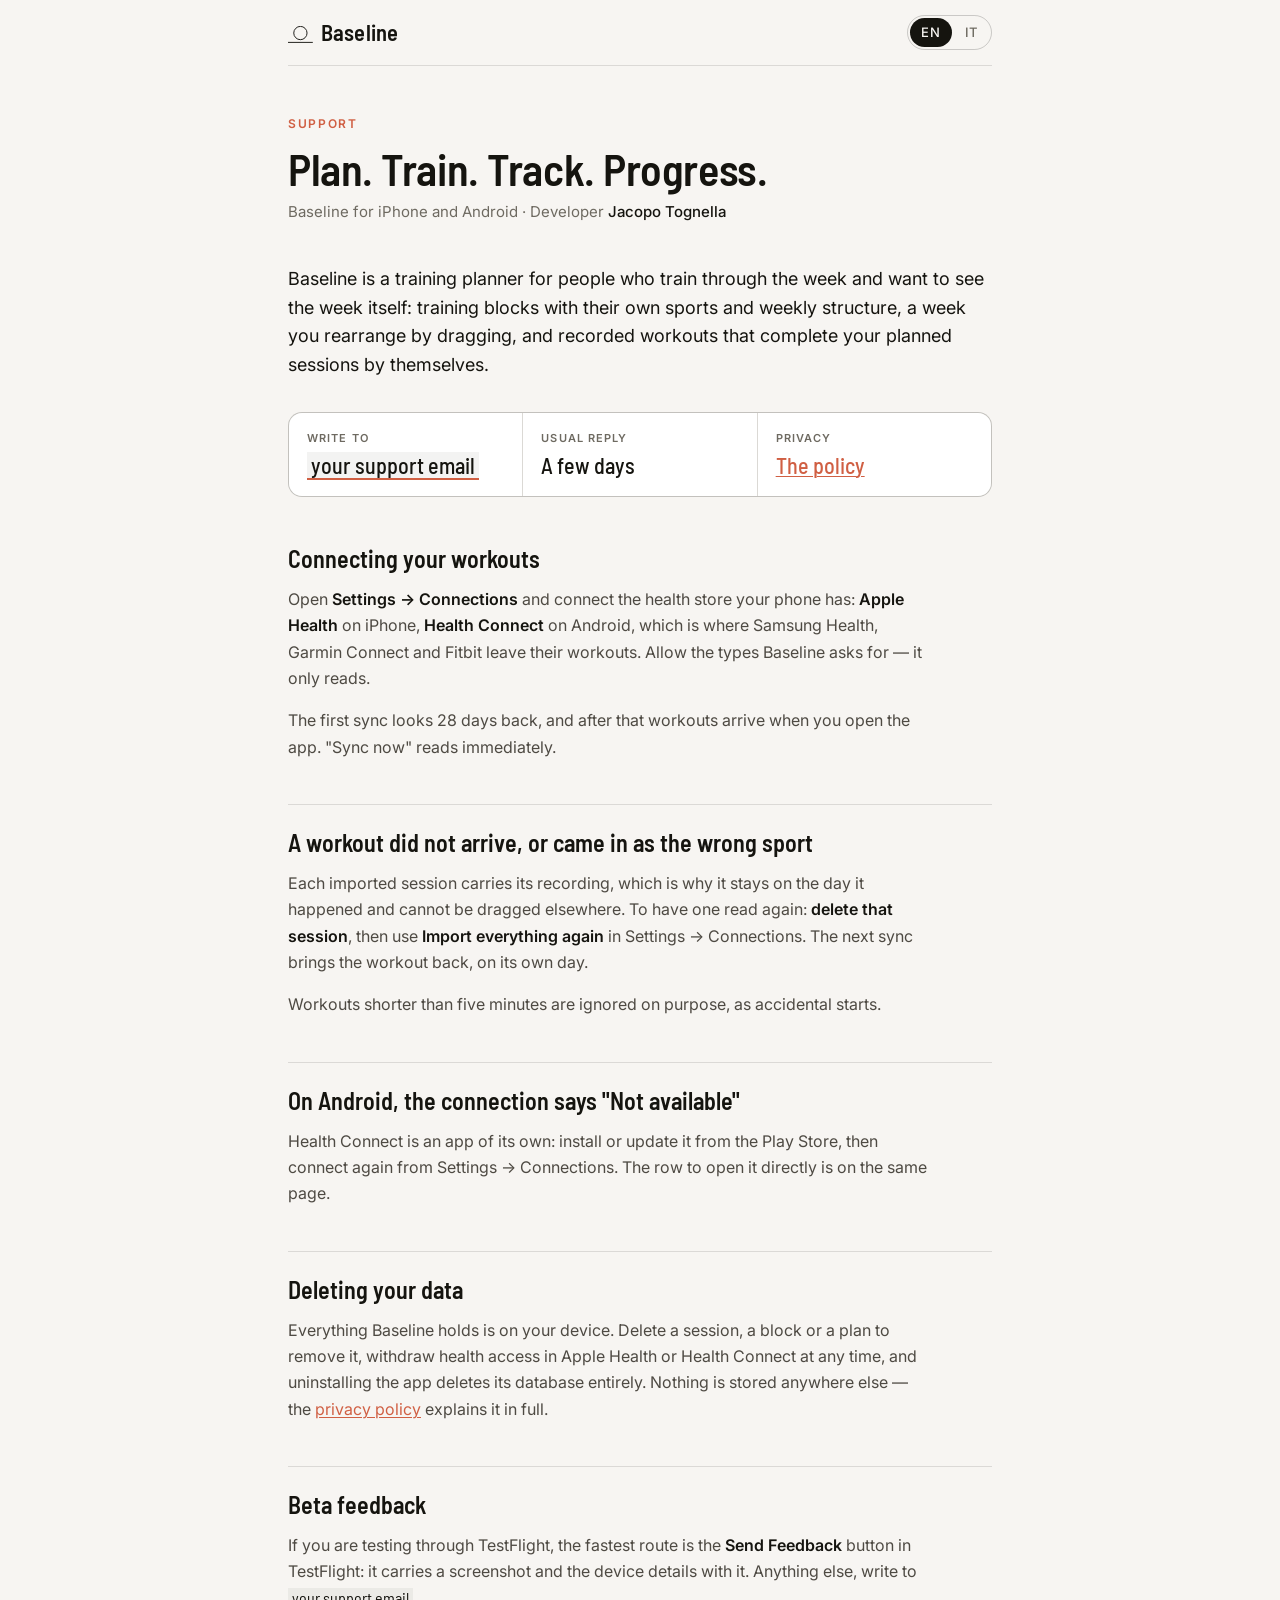
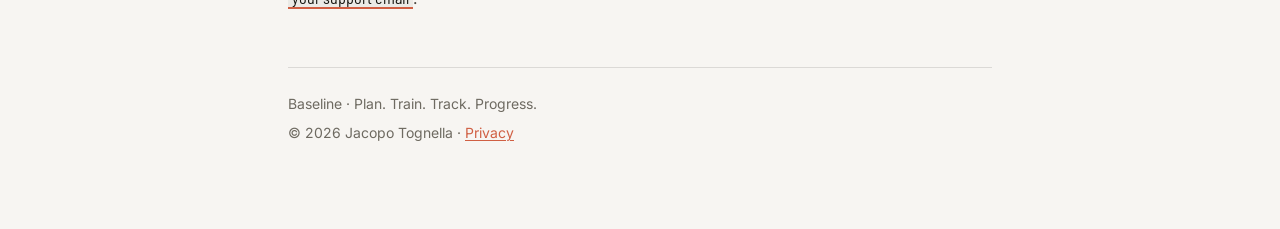
==== docs/index.html @ ac7979a1 "Serve the site from docs/: support page, privacy policy, no Jekyll Pages is configured for main /doc" ====
<!doctype html>
<html lang="en">
<head>
<meta charset="utf-8">
<meta name="viewport" content="width=device-width, initial-scale=1">
<title>Baseline — Support</title>
<meta name="description" content="Support for Baseline, the training planner: how to connect Apple Health or Health Connect, and how to reach us.">
<link rel="stylesheet" href="https://fonts.googleapis.com/css2?family=Barlow+Semi+Condensed:wght@500;600&family=Inter:wght@400;500;600&display=swap">
<link rel="stylesheet" href="style.css">
</head>
<body>
<div class="shell">
  <header class="top">
    <span class="lockup">
      <!-- The app's mark: a thin circle resting on a baseline that runs past it. -->
      <svg viewBox="190 289 620 424" aria-hidden="true">
        <circle cx="500" cy="467" r="166" fill="none" stroke="currentColor" stroke-width="23.4" style="color: var(--ink)"></circle>
        <path d="M202 701H798" stroke="currentColor" stroke-width="23.4" stroke-linecap="square" style="color: var(--ink)"></path>
      </svg>
      <b>Baseline</b>
    </span>
    <div class="langs" role="group" aria-label="Language / Lingua">
      <button type="button" id="btn-en" aria-pressed="true">EN</button>
      <button type="button" id="btn-it" aria-pressed="false">IT</button>
    </div>
  </header>

  <!-- ENGLISH -->
  <main data-lang="en" class="on" lang="en">
    <p class="eyebrow">Support</p>
    <h1>Plan. Train. Track. Progress.</h1>
    <p class="dateline">Baseline for iPhone and Android · Developer <b>Jacopo Tognella</b></p>

    <p class="lead">Baseline is a training planner for people who train through the week and want to see the week itself: training blocks with their own sports and weekly structure, a week you rearrange by dragging, and recorded workouts that complete your planned sessions by themselves.</p>

    <dl class="facts">
      <div class="fact"><dt>Write to</dt><dd><span class="todo">your support email</span></dd></div>
      <div class="fact"><dt>Usual reply</dt><dd>A few days</dd></div>
      <div class="fact"><dt>Privacy</dt><dd><a href="privacy-policy.html">The policy</a></dd></div>
    </dl>

    <h2>Connecting your workouts</h2>
    <p>Open <strong>Settings → Connections</strong> and connect the health store your phone has: <strong>Apple Health</strong> on iPhone, <strong>Health Connect</strong> on Android, which is where Samsung Health, Garmin Connect and Fitbit leave their workouts. Allow the types Baseline asks for — it only reads.</p>
    <p>The first sync looks 28 days back, and after that workouts arrive when you open the app. "Sync now" reads immediately.</p>

    <h2>A workout did not arrive, or came in as the wrong sport</h2>
    <p>Each imported session carries its recording, which is why it stays on the day it happened and cannot be dragged elsewhere. To have one read again: <strong>delete that session</strong>, then use <strong>Import everything again</strong> in Settings → Connections. The next sync brings the workout back, on its own day.</p>
    <p>Workouts shorter than five minutes are ignored on purpose, as accidental starts.</p>

    <h2>On Android, the connection says "Not available"</h2>
    <p>Health Connect is an app of its own: install or update it from the Play Store, then connect again from Settings → Connections. The row to open it directly is on the same page.</p>

    <h2>Deleting your data</h2>
    <p>Everything Baseline holds is on your device. Delete a session, a block or a plan to remove it, withdraw health access in Apple Health or Health Connect at any time, and uninstalling the app deletes its database entirely. Nothing is stored anywhere else — the <a href="privacy-policy.html">privacy policy</a> explains it in full.</p>

    <h2>Beta feedback</h2>
    <p>If you are testing through TestFlight, the fastest route is the <strong>Send Feedback</strong> button in TestFlight: it carries a screenshot and the device details with it. Anything else, write to <span class="todo">your support email</span>.</p>
  </main>

  <!-- ITALIANO -->
  <main data-lang="it" lang="it">
    <p class="eyebrow">Assistenza</p>
    <h1>Pianifica. Allenati. Registra. Progredisci.</h1>
    <p class="dateline">Baseline per iPhone e Android · Sviluppatore <b>Jacopo Tognella</b></p>

    <p class="lead">Baseline è un pianificatore di allenamenti per chi si allena durante la settimana e vuole vedere la settimana stessa: blocchi con sport e struttura settimanale propri, una settimana che riorganizzi trascinando, e allenamenti registrati che completano da soli le sessioni pianificate.</p>

    <dl class="facts">
      <div class="fact"><dt>Scrivi a</dt><dd><span class="todo">la tua email di supporto</span></dd></div>
      <div class="fact"><dt>Risposta tipica</dt><dd>Qualche giorno</dd></div>
      <div class="fact"><dt>Privacy</dt><dd><a href="privacy-policy.html">L'informativa</a></dd></div>
    </dl>

    <h2>Collegare gli allenamenti</h2>
    <p>Apri <strong>Impostazioni → Connessioni</strong> e collega l'archivio salute del tuo telefono: <strong>Apple Health</strong> su iPhone, <strong>Health Connect</strong> su Android, dove lasciano i propri allenamenti anche Samsung Health, Garmin Connect e Fitbit. Concedi i tipi che Baseline chiede: li legge soltanto.</p>
    <p>La prima sincronizzazione guarda 28 giorni indietro, poi gli allenamenti arrivano quando apri l'app. "Sincronizza ora" legge subito.</p>

    <h2>Un allenamento non è arrivato, o è arrivato con lo sport sbagliato</h2>
    <p>Ogni sessione importata porta con sé la registrazione: per questo resta nel giorno in cui è avvenuta e non si può trascinare altrove. Per farla rileggere: <strong>cancella quella sessione</strong>, poi usa <strong>Reimporta tutto</strong> in Impostazioni → Connessioni. La sincronizzazione successiva riporta l'allenamento, nel suo giorno.</p>
    <p>Gli allenamenti sotto i cinque minuti vengono ignorati di proposito, come avvii accidentali.</p>

    <h2>Su Android la connessione dice "Non disponibile"</h2>
    <p>Health Connect è un'app a sé: installala o aggiornala dal Play Store, poi collega di nuovo da Impostazioni → Connessioni. La riga per aprirla direttamente è nella stessa pagina.</p>

    <h2>Cancellare i tuoi dati</h2>
    <p>Tutto quello che Baseline conserva è sul tuo dispositivo. Cancella una sessione, un blocco o un piano per rimuoverlo, revoca l'accesso ai dati salute da Apple Health o Health Connect quando vuoi, e disinstallare l'app elimina del tutto il suo database. Non c'è nulla salvato altrove: l'<a href="privacy-policy.html">informativa sulla privacy</a> lo spiega per esteso.</p>

    <h2>Segnalazioni dalla beta</h2>
    <p>Se stai provando l'app tramite TestFlight, la via più rapida è il pulsante <strong>Invia feedback</strong> di TestFlight: porta con sé uno screenshot e i dettagli del dispositivo. Per tutto il resto, scrivi a <span class="todo">la tua email di supporto</span>.</p>
  </main>

  <footer>
    <p>Baseline · <span data-lang="en" class="on" style="display:inline">Plan. Train. Track. Progress.</span><span data-lang="it" style="display:none">Pianifica. Allenati. Registra. Progredisci.</span></p>
    <p>© 2026 Jacopo Tognella · <a href="privacy-policy.html">Privacy</a></p>
  </footer>
</div>
<script src="lang.js"></script>
</body>
</html>
---- docs/style.css ----
/* Document reset: the same ground the app's own screens start from. */
* { box-sizing: border-box; }
html { color-scheme: light dark; }
body { margin: 0; }
img { max-width: 100%; }
[hidden] { display: none !important; }

/* Tokens are Baseline's own Light and Dark palettes (theme/themes.ts). */
  :root {
    --bg: #F7F5F2;
    --card: #FFFFFF;
    --ink: #15140F;
    --body: #4E4A43;
    --muted: #6E6A61;
    --faint: #A09A8F;
    --accent: #D05F43;
    --accent-wash: #FAEEE9;
    --hairline: rgba(21, 20, 15, 0.12);
    --hairline-strong: rgba(21, 20, 15, 0.2);
    --chip: rgba(21, 20, 15, 0.05);

    --display: 'Barlow Semi Condensed', 'Arial Narrow', system-ui, sans-serif;
    --sans: 'Inter', system-ui, -apple-system, 'Segoe UI', sans-serif;

    --measure: 64ch;
    --step-0: 1rem;
    --step-1: 1.125rem;
    --step-2: 1.5rem;
    --step-3: 2rem;
    --step-4: 2.75rem;
  }

  @media (prefers-color-scheme: dark) {
    :root:not([data-theme="light"]) {
      --bg: #121110;
      --card: #1D1C1A;
      --ink: #F2EFEA;
      --body: #D3CEC5;
      --muted: #ADA89E;
      --faint: #6E6A62;
      --accent: #E57A5E;
      --accent-wash: #3A2620;
      --hairline: rgba(242, 239, 234, 0.14);
      --hairline-strong: rgba(242, 239, 234, 0.24);
      --chip: rgba(242, 239, 234, 0.07);
    }
  }

  :root[data-theme="dark"] {
    --bg: #121110;
    --card: #1D1C1A;
    --ink: #F2EFEA;
    --body: #D3CEC5;
    --muted: #ADA89E;
    --faint: #6E6A62;
    --accent: #E57A5E;
    --accent-wash: #3A2620;
    --hairline: rgba(242, 239, 234, 0.14);
    --hairline-strong: rgba(242, 239, 234, 0.24);
    --chip: rgba(242, 239, 234, 0.07);
  }

  * { box-sizing: border-box; }

  body {
    background: var(--bg);
    color: var(--body);
    font-family: var(--sans);
    font-size: var(--step-0);
    line-height: 1.65;
    -webkit-font-smoothing: antialiased;
  }

  .shell {
    max-width: 47rem;
    margin: 0 auto;
    padding: 0 1.5rem 5rem;
  }

  /* --- masthead --- */
  header.top {
    position: sticky;
    top: 0;
    z-index: 5;
    display: flex;
    align-items: center;
    gap: 1rem;
    padding: 0.875rem 0;
    background: color-mix(in srgb, var(--bg) 92%, transparent);
    backdrop-filter: blur(8px);
    border-bottom: 1px solid var(--hairline);
  }

  .lockup { display: flex; align-items: baseline; gap: 0.5rem; flex: 1 1 auto; min-width: 0; }
  .lockup svg { display: block; width: 1.55rem; height: auto; flex: none; transform: translateY(0.12rem); }
  .lockup b {
    font-family: var(--display);
    font-weight: 600;
    font-size: 1.4rem;
    letter-spacing: 0.01em;
    color: var(--ink);
  }

  /* Language switch, shaped like the app's segmented control. */
  .langs { display: flex; gap: 2px; padding: 2px; border: 1px solid var(--hairline-strong); border-radius: 999px; flex: none; }
  .langs button {
    font: inherit;
    font-size: 0.8125rem;
    font-weight: 500;
    letter-spacing: 0.04em;
    color: var(--muted);
    background: none;
    border: 0;
    border-radius: 999px;
    padding: 0.25rem 0.7rem;
    cursor: pointer;
  }
  .langs button[aria-pressed="true"] { background: var(--ink); color: var(--bg); }
  .langs button:focus-visible, .langs button:hover { color: var(--ink); }
  .langs button[aria-pressed="true"]:hover { color: var(--bg); }
  :focus-visible { outline: 2px solid var(--accent); outline-offset: 2px; }

  /* --- opening --- */
  .eyebrow {
    font-size: 0.75rem;
    font-weight: 600;
    letter-spacing: 0.14em;
    text-transform: uppercase;
    color: var(--accent);
    margin: 3rem 0 0.75rem;
  }

  h1 {
    font-family: var(--display);
    font-weight: 600;
    font-size: var(--step-4);
    line-height: 1.05;
    letter-spacing: -0.01em;
    color: var(--ink);
    text-wrap: balance;
    margin: 0 0 0.5rem;
  }

  .dateline { color: var(--muted); font-size: 0.9375rem; margin: 0 0 2.5rem; }
  .dateline b { color: var(--ink); font-weight: 500; }

  .lead {
    font-size: var(--step-1);
    line-height: 1.6;
    color: var(--ink);
    max-width: var(--measure);
    margin: 0 0 2rem;
  }

  /* The four facts that make the rest of the document short. */
  .facts {
    display: grid;
    grid-template-columns: repeat(auto-fit, minmax(11rem, 1fr));
    gap: 1px;
    background: var(--hairline);
    border: 1px solid var(--hairline);
    border-radius: 14px;
    overflow: hidden;
    margin: 0 0 3rem;
  }
  .fact { background: var(--card); padding: 1rem 1.125rem 1.125rem; }
  .fact dt {
    font-size: 0.6875rem;
    font-weight: 600;
    letter-spacing: 0.1em;
    text-transform: uppercase;
    color: var(--muted);
    margin-bottom: 0.35rem;
  }
  .fact dd {
    margin: 0;
    font-family: var(--display);
    font-size: 1.375rem;
    font-weight: 500;
    line-height: 1.15;
    color: var(--ink);
  }

  h2 {
    font-family: var(--display);
    font-weight: 600;
    font-size: var(--step-2);
    line-height: 1.2;
    color: var(--ink);
    text-wrap: balance;
    margin: 2.75rem 0 0.75rem;
    padding-top: 1.5rem;
    border-top: 1px solid var(--hairline);
  }
  h2:first-of-type { border-top: 0; padding-top: 0; }

  h3 {
    font-family: var(--sans);
    font-size: 0.9375rem;
    font-weight: 600;
    letter-spacing: 0.01em;
    color: var(--ink);
    margin: 1.75rem 0 0.4rem;
  }

  p, ul { max-width: var(--measure); }
  p { margin: 0 0 1rem; }
  ul { margin: 0 0 1rem; padding-left: 1.1rem; }
  li { margin-bottom: 0.4rem; }
  li::marker { color: var(--faint); }
  strong { color: var(--ink); font-weight: 600; }
  a { color: var(--accent); text-decoration-thickness: 1px; text-underline-offset: 2px; }

  /* What the app reads from the health store, and what for. */
  .reads { width: 100%; border-collapse: collapse; margin: 0.5rem 0 1.5rem; font-size: 0.9375rem; }
  .reads caption {
    text-align: left;
    font-size: 0.6875rem;
    font-weight: 600;
    letter-spacing: 0.1em;
    text-transform: uppercase;
    color: var(--muted);
    padding-bottom: 0.6rem;
  }
  .reads th, .reads td { text-align: left; padding: 0.6rem 0.75rem 0.6rem 0; border-bottom: 1px solid var(--hairline); vertical-align: top; }
  .reads th { font-weight: 500; color: var(--ink); white-space: nowrap; }
  .reads td { color: var(--body); }
  .scroller { overflow-x: auto; }

  .never {
    background: var(--accent-wash);
    border-radius: 14px;
    padding: 1.25rem 1.375rem;
    margin: 1.5rem 0 1rem;
  }
  .never p:last-child { margin-bottom: 0; }
  .never strong { color: var(--ink); }

  .note {
    border: 1px dashed var(--hairline-strong);
    border-radius: 12px;
    padding: 0.875rem 1rem;
    font-size: 0.875rem;
    color: var(--muted);
    margin: 2rem 0 0;
  }
  .todo {
    font-family: var(--display);
    font-size: 1em;
    background: var(--chip);
    border-bottom: 2px solid var(--accent);
    padding: 0 0.25rem;
    color: var(--ink);
    white-space: nowrap;
  }

  footer {
    margin-top: 3.5rem;
    padding-top: 1.5rem;
    border-top: 1px solid var(--hairline);
    font-size: 0.875rem;
    color: var(--muted);
  }
  footer p { margin-bottom: 0.35rem; }

  [data-lang] { display: none; }
  [data-lang].on { display: block; }

  @media (max-width: 34rem) {
    :root { --step-4: 2.125rem; --step-2: 1.3125rem; }
    .shell { padding: 0 1.125rem 4rem; }
  }
  @media (prefers-reduced-motion: reduce) {
    * { animation: none !important; transition: none !important; }
  }
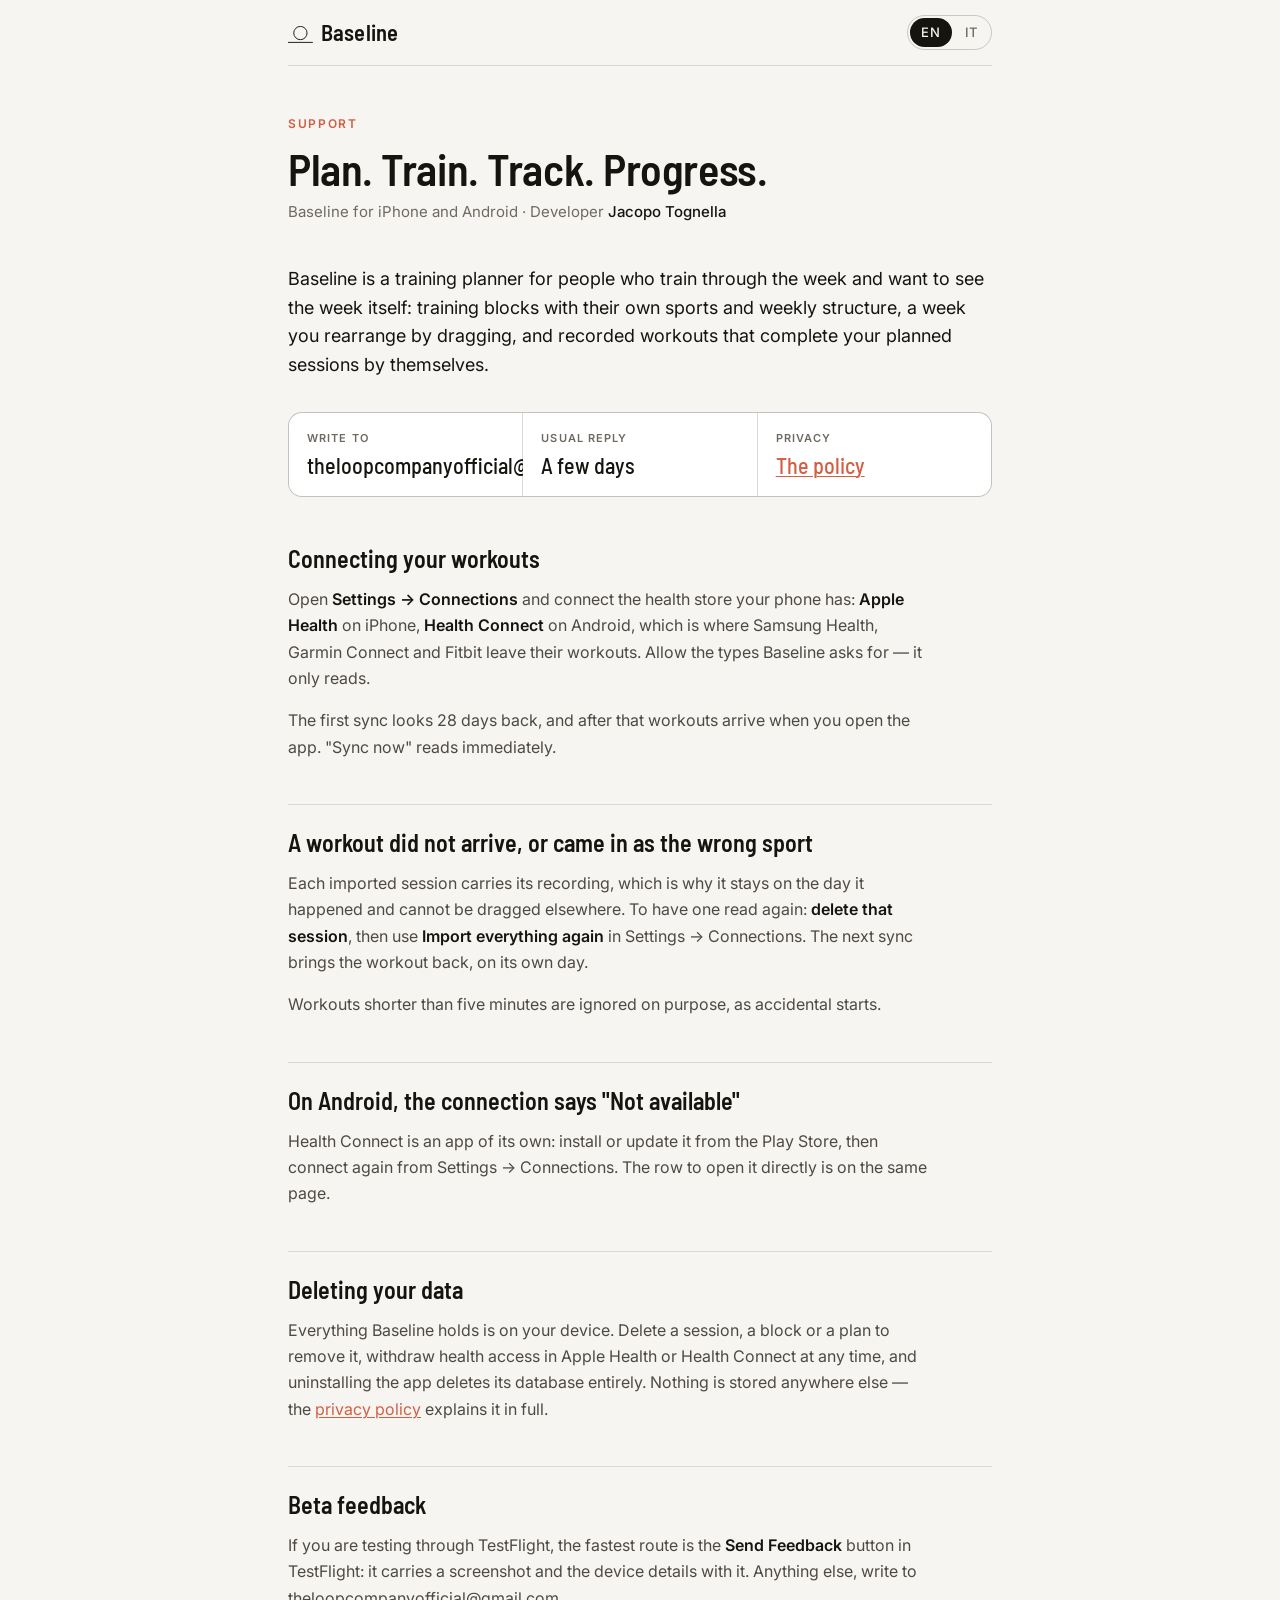
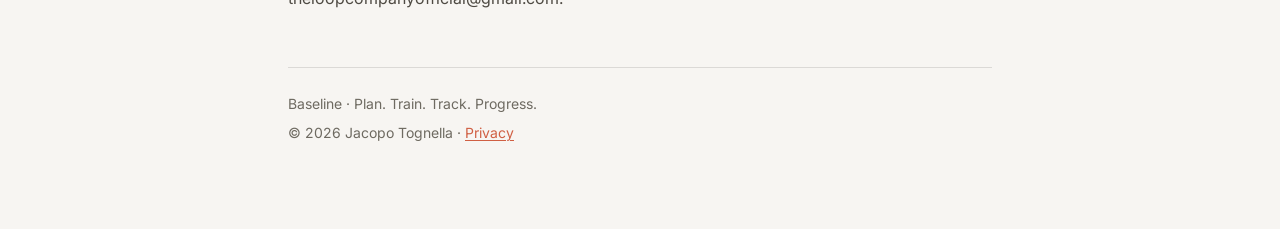
==== commit fdf47dc5: "Update support email in index.html" ====
--- a/docs/index.html
+++ b/docs/index.html
@@ -34,7 +34,7 @@
     <p class="lead">Baseline is a training planner for people who train through the week and want to see the week itself: training blocks with their own sports and weekly structure, a week you rearrange by dragging, and recorded workouts that complete your planned sessions by themselves.</p>
 
     <dl class="facts">
-      <div class="fact"><dt>Write to</dt><dd><span class="todo">your support email</span></dd></div>
+      <div class="fact"><dt>Write to</dt><dd>theloopcompanyofficial@gmail.com</dd></div>
       <div class="fact"><dt>Usual reply</dt><dd>A few days</dd></div>
       <div class="fact"><dt>Privacy</dt><dd><a href="privacy-policy.html">The policy</a></dd></div>
     </dl>
@@ -54,7 +54,7 @@
     <p>Everything Baseline holds is on your device. Delete a session, a block or a plan to remove it, withdraw health access in Apple Health or Health Connect at any time, and uninstalling the app deletes its database entirely. Nothing is stored anywhere else — the <a href="privacy-policy.html">privacy policy</a> explains it in full.</p>
 
     <h2>Beta feedback</h2>
-    <p>If you are testing through TestFlight, the fastest route is the <strong>Send Feedback</strong> button in TestFlight: it carries a screenshot and the device details with it. Anything else, write to <span class="todo">your support email</span>.</p>
+    <p>If you are testing through TestFlight, the fastest route is the <strong>Send Feedback</strong> button in TestFlight: it carries a screenshot and the device details with it. Anything else, write to theloopcompanyofficial@gmail.com.</p>
   </main>
 
   <!-- ITALIANO -->
@@ -86,7 +86,7 @@
     <p>Tutto quello che Baseline conserva è sul tuo dispositivo. Cancella una sessione, un blocco o un piano per rimuoverlo, revoca l'accesso ai dati salute da Apple Health o Health Connect quando vuoi, e disinstallare l'app elimina del tutto il suo database. Non c'è nulla salvato altrove: l'<a href="privacy-policy.html">informativa sulla privacy</a> lo spiega per esteso.</p>
 
     <h2>Segnalazioni dalla beta</h2>
-    <p>Se stai provando l'app tramite TestFlight, la via più rapida è il pulsante <strong>Invia feedback</strong> di TestFlight: porta con sé uno screenshot e i dettagli del dispositivo. Per tutto il resto, scrivi a <span class="todo">la tua email di supporto</span>.</p>
+    <p>Se stai provando l'app tramite TestFlight, la via più rapida è il pulsante <strong>Invia feedback</strong> di TestFlight: porta con sé uno screenshot e i dettagli del dispositivo. Per tutto il resto, scrivi a theloopcompanyofficial@gmail.com.</p>
   </main>
 
   <footer>
--- a/docs/style.css
+++ b/docs/style.css
@@ -155,7 +155,7 @@
   /* The four facts that make the rest of the document short. */
   .facts {
     display: grid;
-    grid-template-columns: repeat(auto-fit, minmax(11rem, 1fr));
+    grid-template-columns: repeat(auto-fit, minmax(8rem, 1fr));
     gap: 1px;
     background: var(--hairline);
     border: 1px solid var(--hairline);
